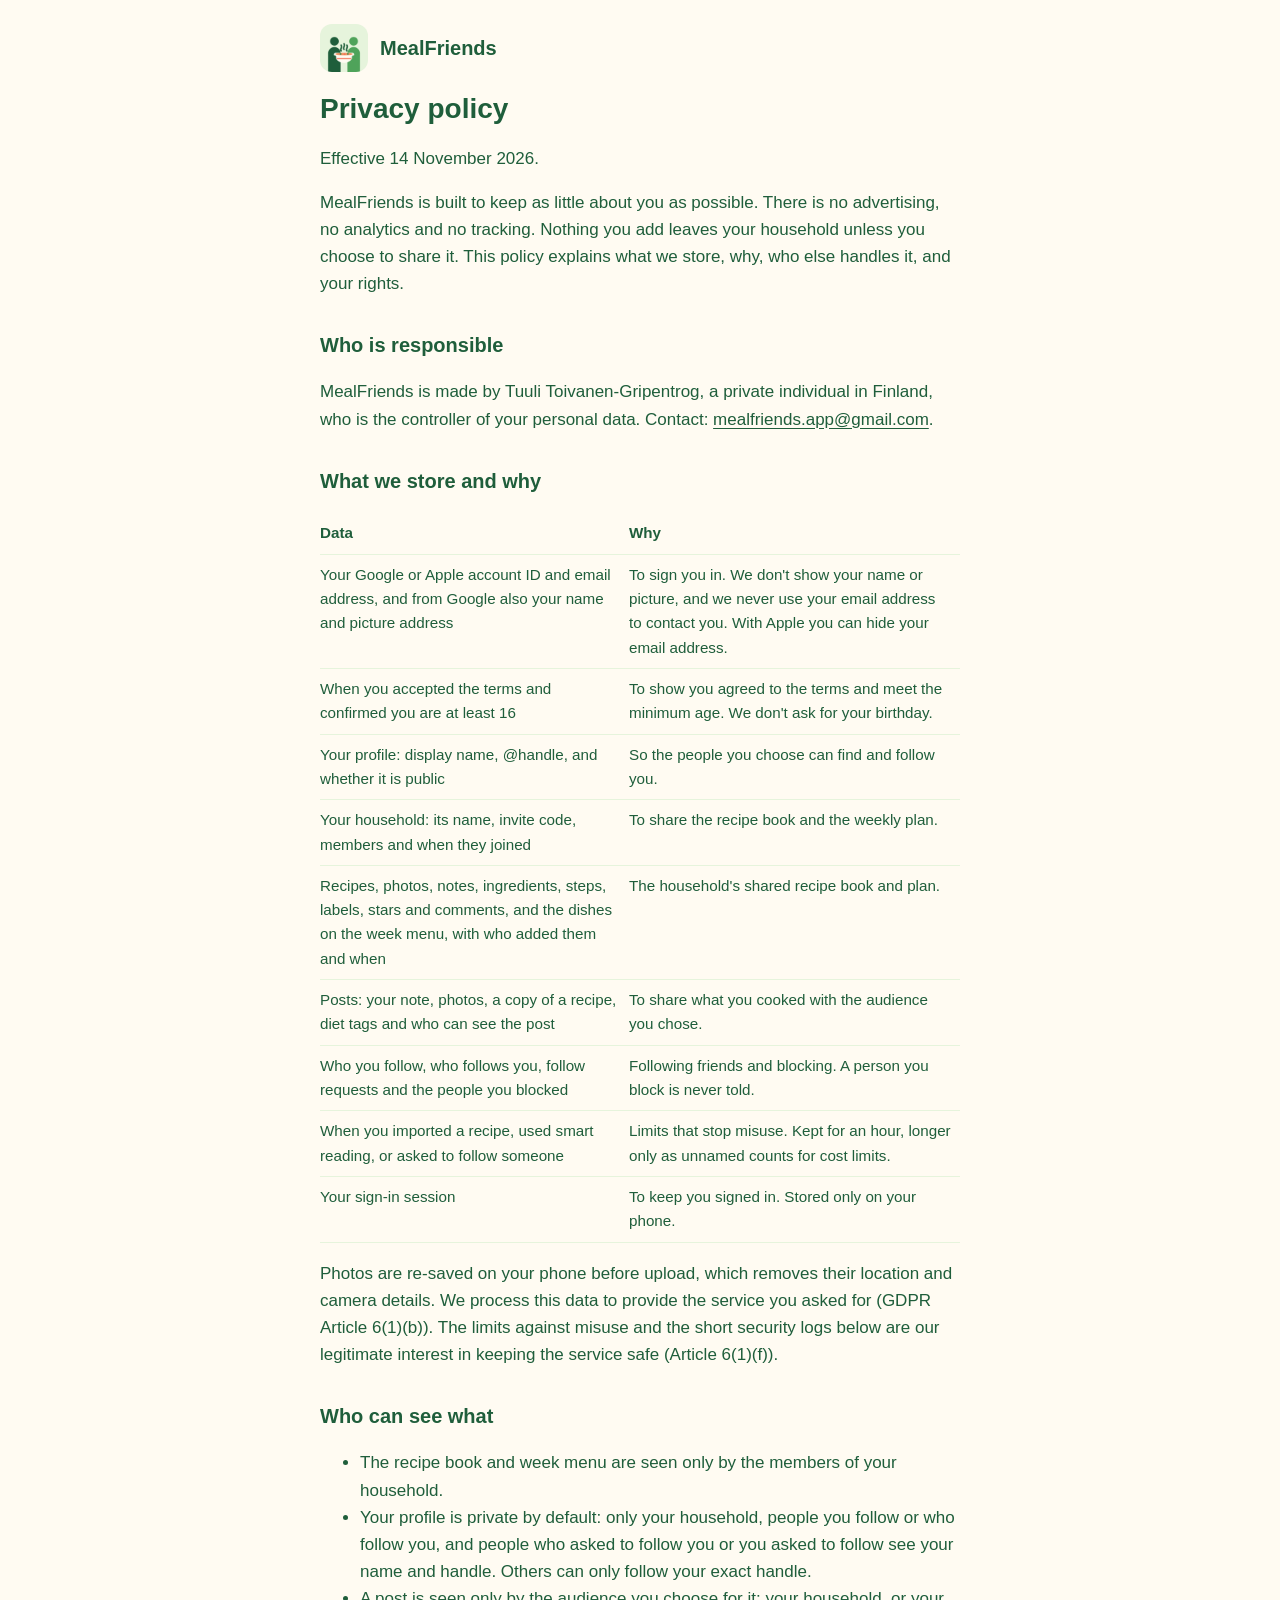
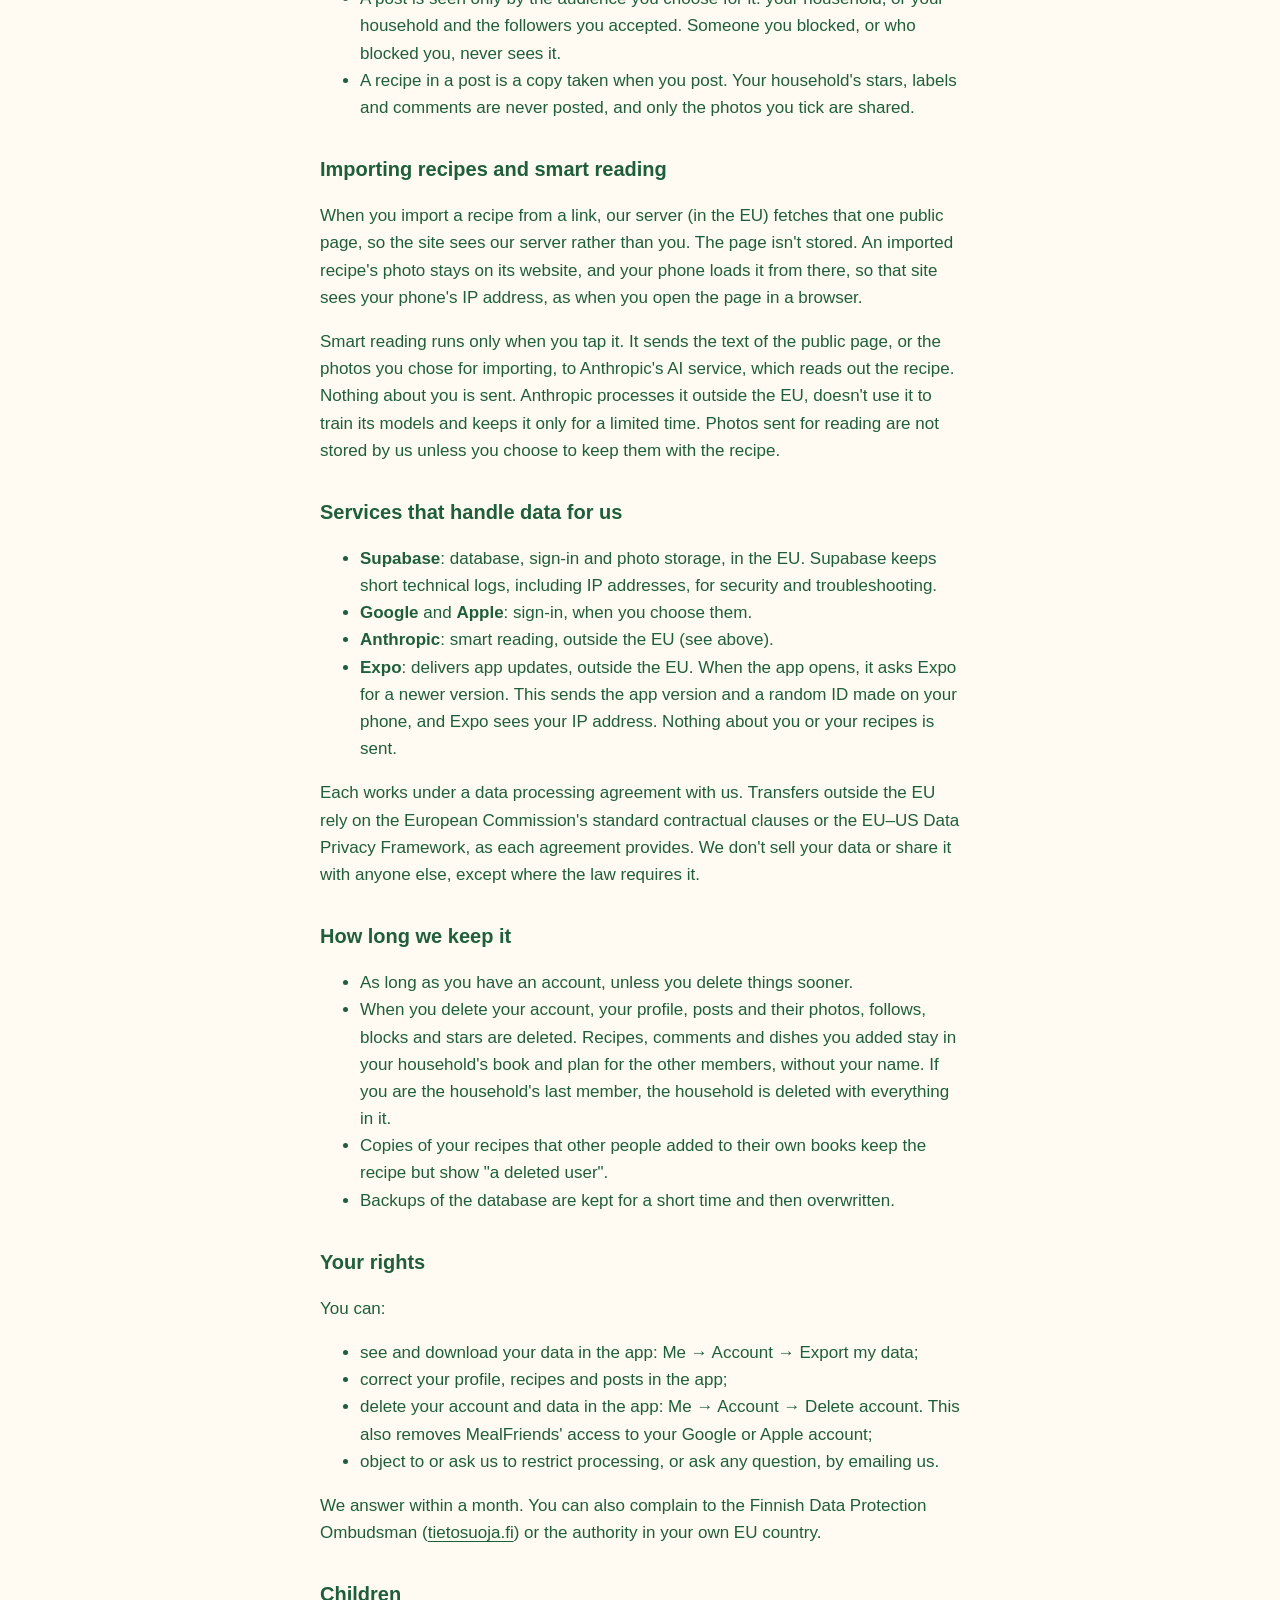
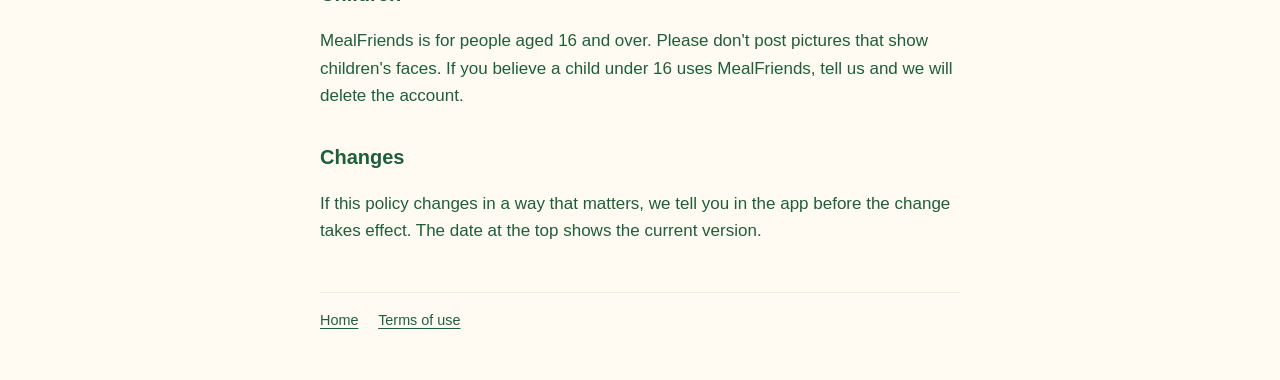
==== privacy.html @ e1e9b305 "docs: add the MealFriends home page, privacy policy and terms of use Co-Authored-By: Claude Opus 5.5" ====
<!doctype html>
<html lang="en">
  <head>
    <meta charset="utf-8" />
    <meta name="viewport" content="width=device-width, initial-scale=1" />
    <title>Privacy policy · MealFriends</title>
    <link rel="icon" href="icon.png" />
    <link rel="stylesheet" href="style.css" />
  </head>
  <body>
    <main>
      <header>
        <img src="icon.png" alt="" />
        <a href="./">MealFriends</a>
      </header>

      <h1>Privacy policy</h1>
      <p>Effective 14 November 2026.</p>
      <p>
        MealFriends is built to keep as little about you as possible. There is no advertising, no analytics and no
        tracking. Nothing you add leaves your household unless you choose to share it. This policy explains what we
        store, why, who else handles it, and your rights.
      </p>

      <h2>Who is responsible</h2>
      <p>
        MealFriends is made by Tuuli Toivanen-Gripentrog, a private individual in Finland, who is the controller of your
        personal data. Contact: <a href="mailto:mealfriends.app@gmail.com">mealfriends.app@gmail.com</a>.
      </p>

      <h2>What we store and why</h2>
      <div class="table-scroll">
        <table>
          <thead>
            <tr>
              <th scope="col">Data</th>
              <th scope="col">Why</th>
            </tr>
          </thead>
          <tbody>
            <tr>
              <td>
                Your Google or Apple account ID and email address, and from Google also your name and picture address
              </td>
              <td>
                To sign you in. We don't show your name or picture, and we never use your email address to contact you.
                With Apple you can hide your email address.
              </td>
            </tr>
            <tr>
              <td>When you accepted the terms and confirmed you are at least 16</td>
              <td>To show you agreed to the terms and meet the minimum age. We don't ask for your birthday.</td>
            </tr>
            <tr>
              <td>Your profile: display name, @handle, and whether it is public</td>
              <td>So the people you choose can find and follow you.</td>
            </tr>
            <tr>
              <td>Your household: its name, invite code, members and when they joined</td>
              <td>To share the recipe book and the weekly plan.</td>
            </tr>
            <tr>
              <td>
                Recipes, photos, notes, ingredients, steps, labels, stars and comments, and the dishes on the week menu,
                with who added them and when
              </td>
              <td>The household's shared recipe book and plan.</td>
            </tr>
            <tr>
              <td>Posts: your note, photos, a copy of a recipe, diet tags and who can see the post</td>
              <td>To share what you cooked with the audience you chose.</td>
            </tr>
            <tr>
              <td>Who you follow, who follows you, follow requests and the people you blocked</td>
              <td>Following friends and blocking. A person you block is never told.</td>
            </tr>
            <tr>
              <td>When you imported a recipe, used smart reading, or asked to follow someone</td>
              <td>Limits that stop misuse. Kept for an hour, longer only as unnamed counts for cost limits.</td>
            </tr>
            <tr>
              <td>Your sign-in session</td>
              <td>To keep you signed in. Stored only on your phone.</td>
            </tr>
          </tbody>
        </table>
      </div>
      <p>
        Photos are re-saved on your phone before upload, which removes their location and camera details. We process
        this data to provide the service you asked for (GDPR Article 6(1)(b)). The limits against misuse and the short
        security logs below are our legitimate interest in keeping the service safe (Article 6(1)(f)).
      </p>

      <h2>Who can see what</h2>
      <ul>
        <li>The recipe book and week menu are seen only by the members of your household.</li>
        <li>
          Your profile is private by default: only your household, people you follow or who follow you, and people who
          asked to follow you or you asked to follow see your name and handle. Others can only follow your exact handle.
        </li>
        <li>
          A post is seen only by the audience you choose for it: your household, or your household and the followers you
          accepted. Someone you blocked, or who blocked you, never sees it.
        </li>
        <li>
          A recipe in a post is a copy taken when you post. Your household's stars, labels and comments are never
          posted, and only the photos you tick are shared.
        </li>
      </ul>

      <h2>Importing recipes and smart reading</h2>
      <p>
        When you import a recipe from a link, our server (in the EU) fetches that one public page, so the site sees our
        server rather than you. The page isn't stored. An imported recipe's photo stays on its website, and your phone
        loads it from there, so that site sees your phone's IP address, as when you open the page in a browser.
      </p>
      <p>
        Smart reading runs only when you tap it. It sends the text of the public page, or the photos you chose for
        importing, to Anthropic's AI service, which reads out the recipe. Nothing about you is sent. Anthropic processes
        it outside the EU, doesn't use it to train its models and keeps it only for a limited time. Photos sent for
        reading are not stored by us unless you choose to keep them with the recipe.
      </p>

      <h2>Services that handle data for us</h2>
      <ul>
        <li>
          <strong>Supabase</strong>: database, sign-in and photo storage, in the EU. Supabase keeps short technical
          logs, including IP addresses, for security and troubleshooting.
        </li>
        <li><strong>Google</strong> and <strong>Apple</strong>: sign-in, when you choose them.</li>
        <li><strong>Anthropic</strong>: smart reading, outside the EU (see above).</li>
        <li>
          <strong>Expo</strong>: delivers app updates, outside the EU. When the app opens, it asks Expo for a newer
          version. This sends the app version and a random ID made on your phone, and Expo sees your IP address. Nothing
          about you or your recipes is sent.
        </li>
      </ul>
      <p>
        Each works under a data processing agreement with us. Transfers outside the EU rely on the European Commission's
        standard contractual clauses or the EU–US Data Privacy Framework, as each agreement provides. We don't sell your
        data or share it with anyone else, except where the law requires it.
      </p>

      <h2>How long we keep it</h2>
      <ul>
        <li>As long as you have an account, unless you delete things sooner.</li>
        <li>
          When you delete your account, your profile, posts and their photos, follows, blocks and stars are deleted.
          Recipes, comments and dishes you added stay in your household's book and plan for the other members, without
          your name. If you are the household's last member, the household is deleted with everything in it.
        </li>
        <li>
          Copies of your recipes that other people added to their own books keep the recipe but show "a deleted user".
        </li>
        <li>Backups of the database are kept for a short time and then overwritten.</li>
      </ul>

      <h2>Your rights</h2>
      <p>You can:</p>
      <ul>
        <li>see and download your data in the app: Me → Account → Export my data;</li>
        <li>correct your profile, recipes and posts in the app;</li>
        <li>
          delete your account and data in the app: Me → Account → Delete account. This also removes MealFriends' access
          to your Google or Apple account;
        </li>
        <li>object to or ask us to restrict processing, or ask any question, by emailing us.</li>
      </ul>
      <p>
        We answer within a month. You can also complain to the Finnish Data Protection Ombudsman (<a
          href="https://tietosuoja.fi/en"
          >tietosuoja.fi</a
        >) or the authority in your own EU country.
      </p>

      <h2>Children</h2>
      <p>
        MealFriends is for people aged 16 and over. Please don't post pictures that show children's faces. If you
        believe a child under 16 uses MealFriends, tell us and we will delete the account.
      </p>

      <h2>Changes</h2>
      <p>
        If this policy changes in a way that matters, we tell you in the app before the change takes effect. The date at
        the top shows the current version.
      </p>

      <footer>
        <a href="./">Home</a>
        <a href="terms.html">Terms of use</a>
      </footer>
    </main>
  </body>
</html>
---- style.css ----
:root {
  --leaf-mist: #e6f4dc;
  --leaf: #5baf5e;
  --basil: #1f5e3b;
  --cream: #fffbf2;
  --ink: #1f5e3b;
  --page: #fffbf2;
  --rule: #e6f4dc;
  color-scheme: light dark;
}

@media (prefers-color-scheme: dark) {
  :root {
    --ink: #e6f4dc;
    --page: #10231a;
    --rule: #1f5e3b;
  }
}

* {
  box-sizing: border-box;
}

body {
  margin: 0;
  background: var(--page);
  color: var(--ink);
  font:
    17px/1.6 -apple-system,
    BlinkMacSystemFont,
    'Segoe UI',
    Roboto,
    sans-serif;
}

main {
  max-width: 42rem;
  margin: 0 auto;
  padding: 1.5rem 1rem 3rem;
}

header {
  display: flex;
  align-items: center;
  gap: 0.75rem;
  margin-bottom: 1rem;
}

header img {
  width: 48px;
  height: 48px;
  border-radius: 12px;
}

header a {
  color: inherit;
  font-weight: 700;
  font-size: 1.25rem;
  text-decoration: none;
}

h1 {
  font-size: 1.75rem;
  line-height: 1.25;
}

h2 {
  font-size: 1.25rem;
  margin-top: 2rem;
}

a {
  color: inherit;
  text-underline-offset: 3px;
}

table {
  width: 100%;
  border-collapse: collapse;
  font-size: 0.95rem;
}

th,
td {
  text-align: left;
  vertical-align: top;
  padding: 0.5rem 0.5rem 0.5rem 0;
  border-bottom: 1px solid var(--rule);
}

.table-scroll {
  overflow-x: auto;
}

footer {
  margin-top: 3rem;
  padding-top: 1rem;
  border-top: 1px solid var(--rule);
  font-size: 0.9rem;
}

footer a {
  margin-right: 1rem;
}
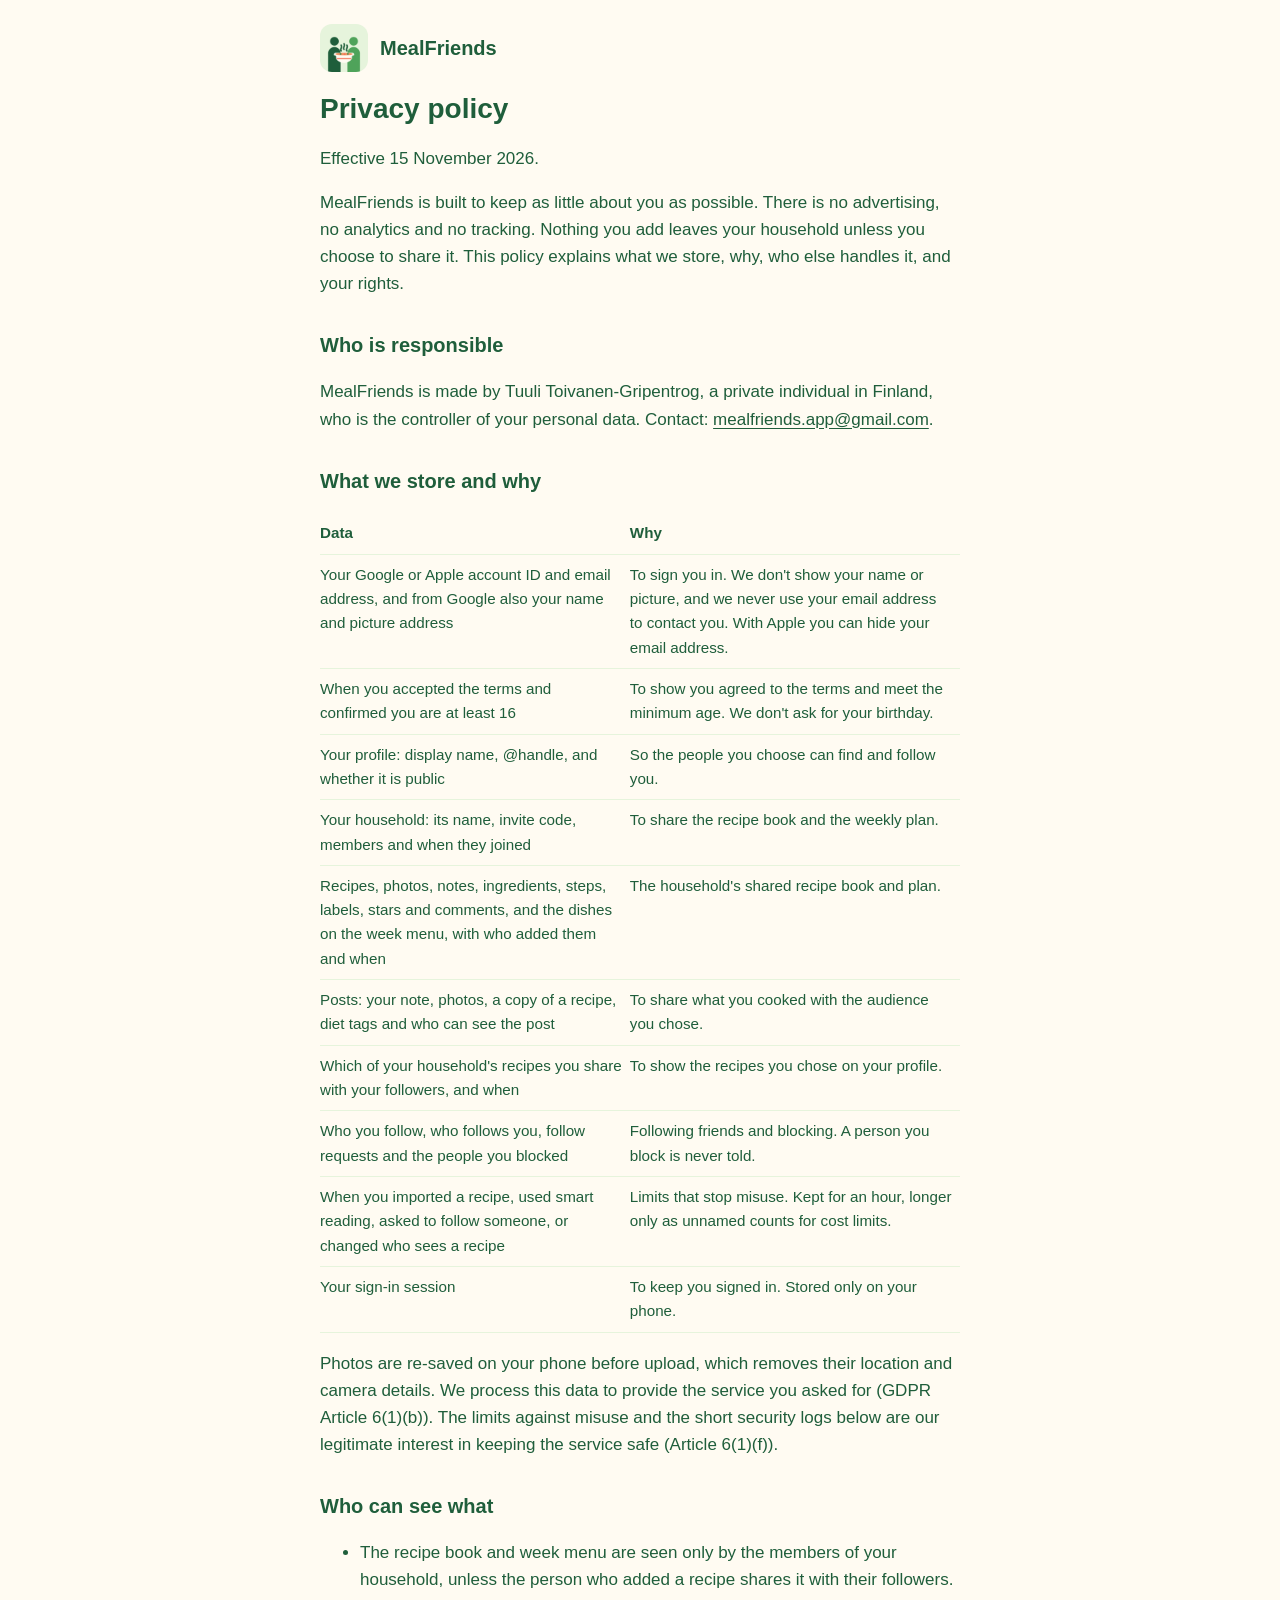
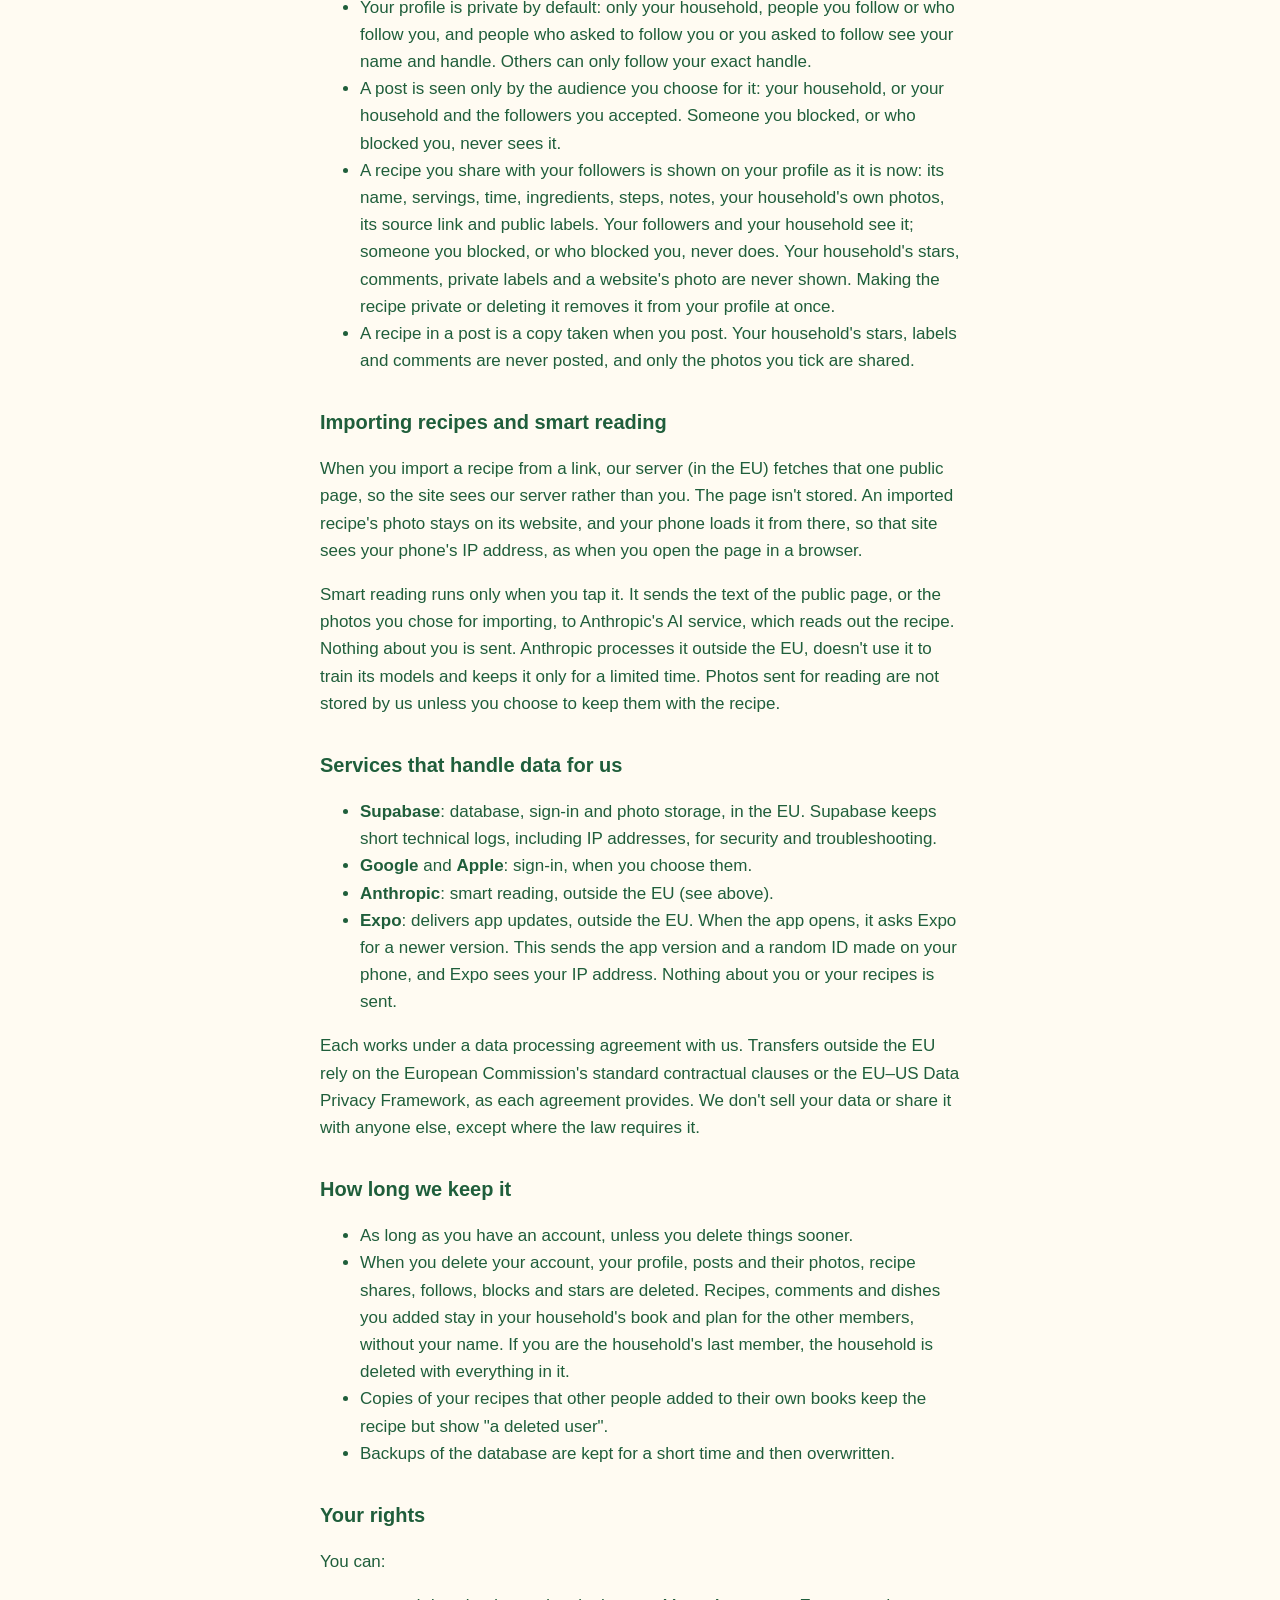
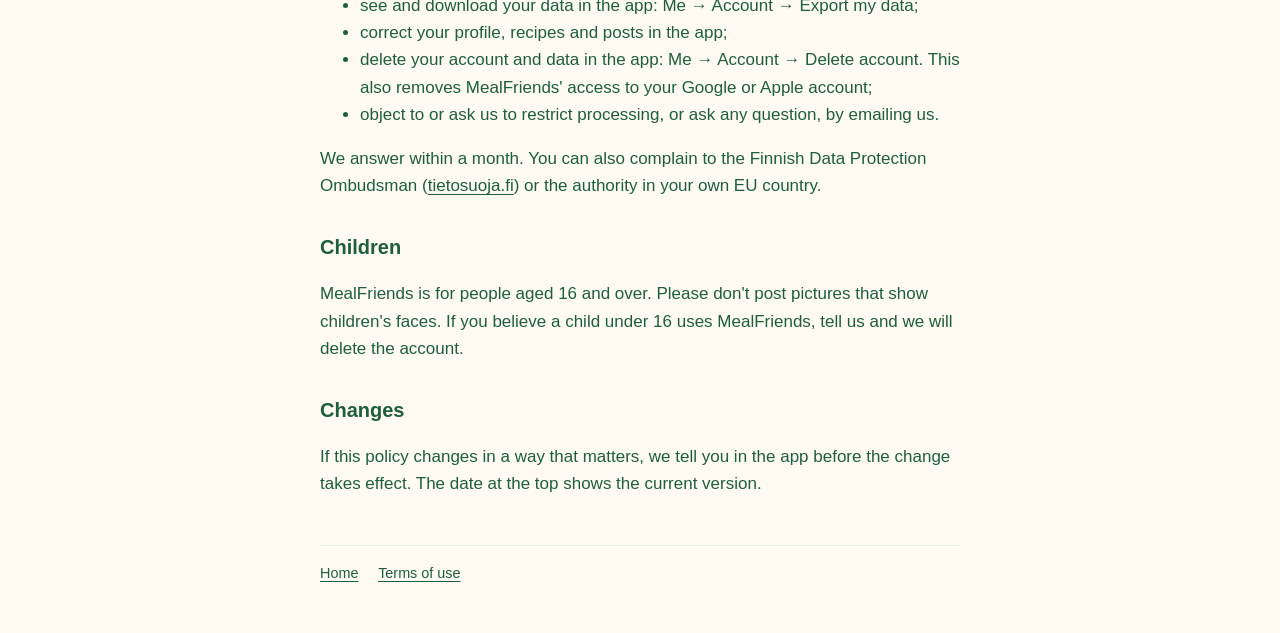
==== commit b1dcf7d3: "docs: say what followers see of a shared recipe Co-Authored-By: Claude Opus 5.5 <noreply@anthropic.c" ====
--- a/privacy.html
+++ b/privacy.html
@@ -15,7 +15,7 @@
       </header>
 
       <h1>Privacy policy</h1>
-      <p>Effective 14 November 2026.</p>
+      <p>Effective 15 November 2026.</p>
       <p>
         MealFriends is built to keep as little about you as possible. There is no advertising, no analytics and no
         tracking. Nothing you add leaves your household unless you choose to share it. This policy explains what we
@@ -71,11 +71,17 @@
               <td>To share what you cooked with the audience you chose.</td>
             </tr>
             <tr>
+              <td>Which of your household's recipes you share with your followers, and when</td>
+              <td>To show the recipes you chose on your profile.</td>
+            </tr>
+            <tr>
               <td>Who you follow, who follows you, follow requests and the people you blocked</td>
               <td>Following friends and blocking. A person you block is never told.</td>
             </tr>
             <tr>
-              <td>When you imported a recipe, used smart reading, or asked to follow someone</td>
+              <td>
+                When you imported a recipe, used smart reading, asked to follow someone, or changed who sees a recipe
+              </td>
               <td>Limits that stop misuse. Kept for an hour, longer only as unnamed counts for cost limits.</td>
             </tr>
             <tr>
@@ -93,7 +99,10 @@
 
       <h2>Who can see what</h2>
       <ul>
-        <li>The recipe book and week menu are seen only by the members of your household.</li>
+        <li>
+          The recipe book and week menu are seen only by the members of your household, unless the person who added a
+          recipe shares it with their followers.
+        </li>
         <li>
           Your profile is private by default: only your household, people you follow or who follow you, and people who
           asked to follow you or you asked to follow see your name and handle. Others can only follow your exact handle.
@@ -101,6 +110,13 @@
         <li>
           A post is seen only by the audience you choose for it: your household, or your household and the followers you
           accepted. Someone you blocked, or who blocked you, never sees it.
+        </li>
+        <li>
+          A recipe you share with your followers is shown on your profile as it is now: its name, servings, time,
+          ingredients, steps, notes, your household's own photos, its source link and public labels. Your followers
+          and your household see it; someone you blocked, or who blocked you, never does. Your household's stars,
+          comments, private labels and a website's photo are never shown. Making the recipe private or deleting it
+          removes it from your profile at once.
         </li>
         <li>
           A recipe in a post is a copy taken when you post. Your household's stars, labels and comments are never
@@ -145,7 +161,8 @@
       <ul>
         <li>As long as you have an account, unless you delete things sooner.</li>
         <li>
-          When you delete your account, your profile, posts and their photos, follows, blocks and stars are deleted.
+          When you delete your account, your profile, posts and their photos, recipe shares, follows, blocks and stars
+          are deleted.
           Recipes, comments and dishes you added stay in your household's book and plan for the other members, without
           your name. If you are the household's last member, the household is deleted with everything in it.
         </li>
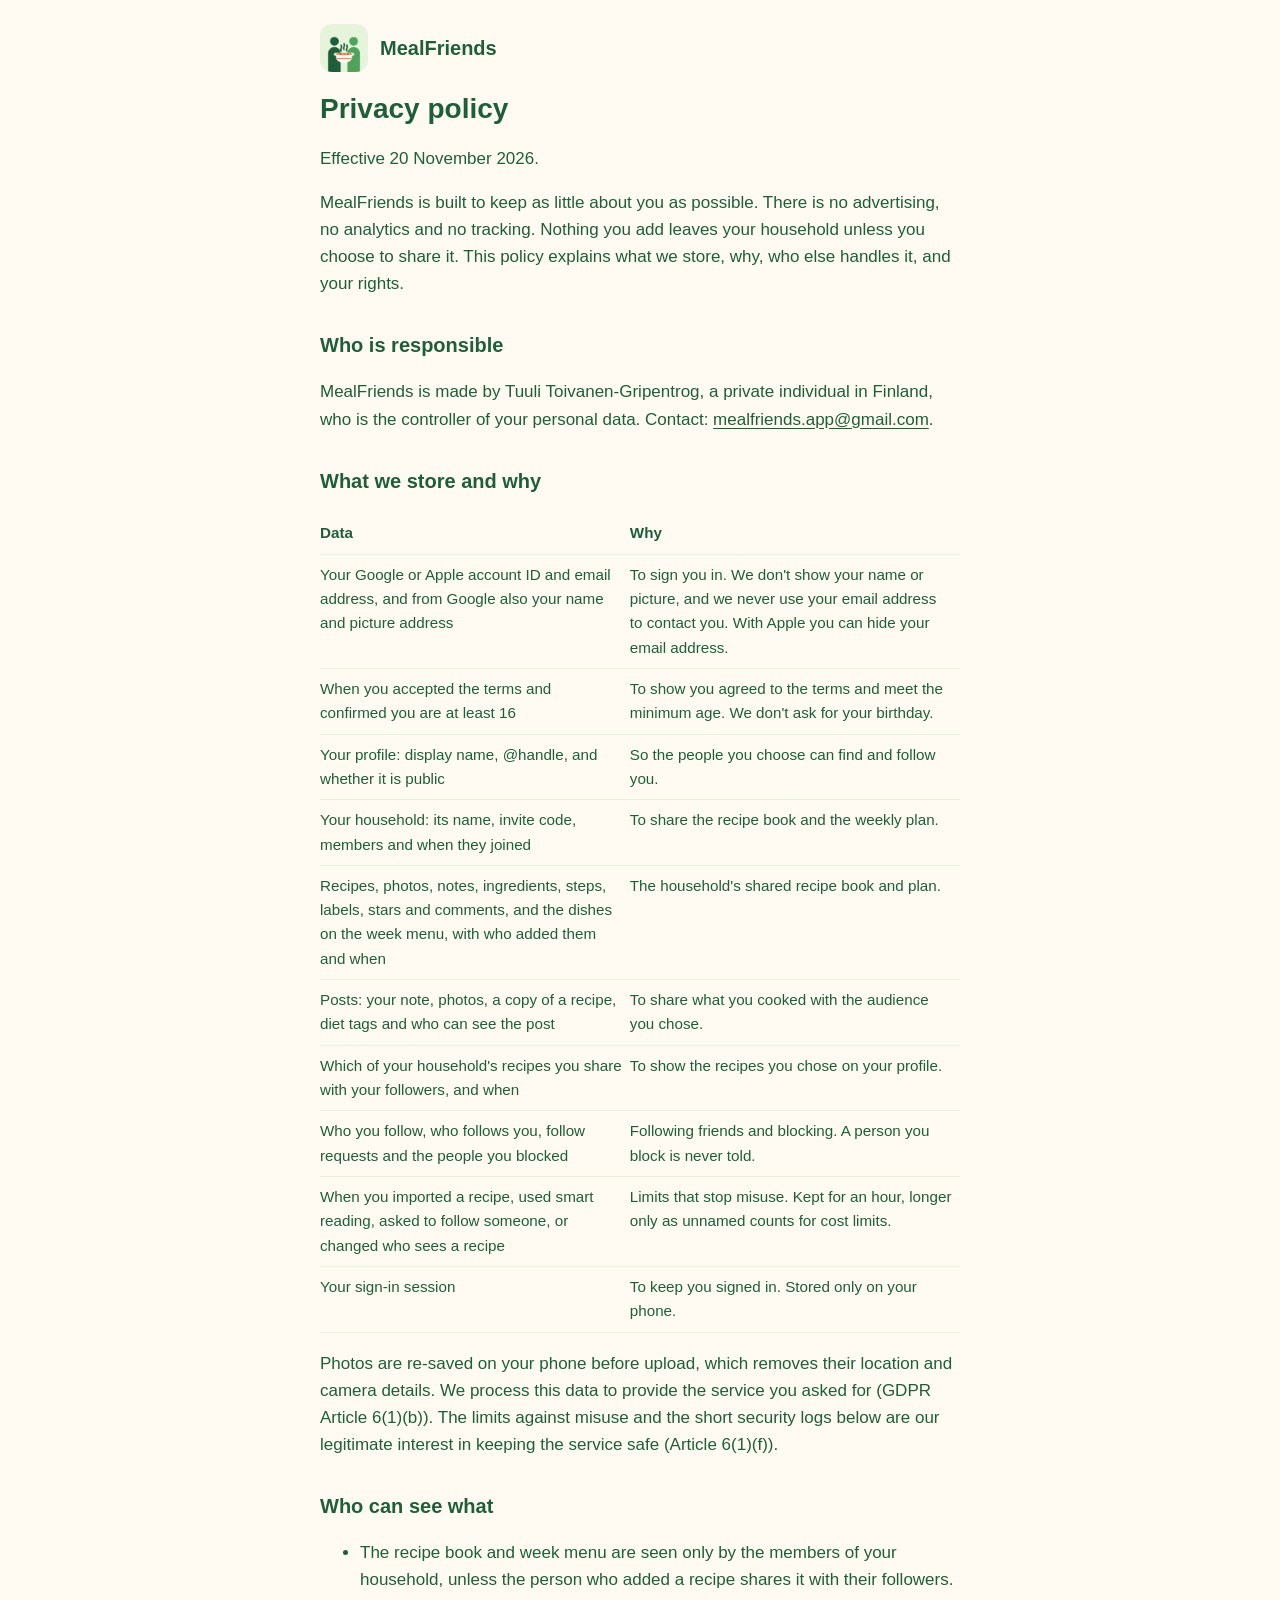
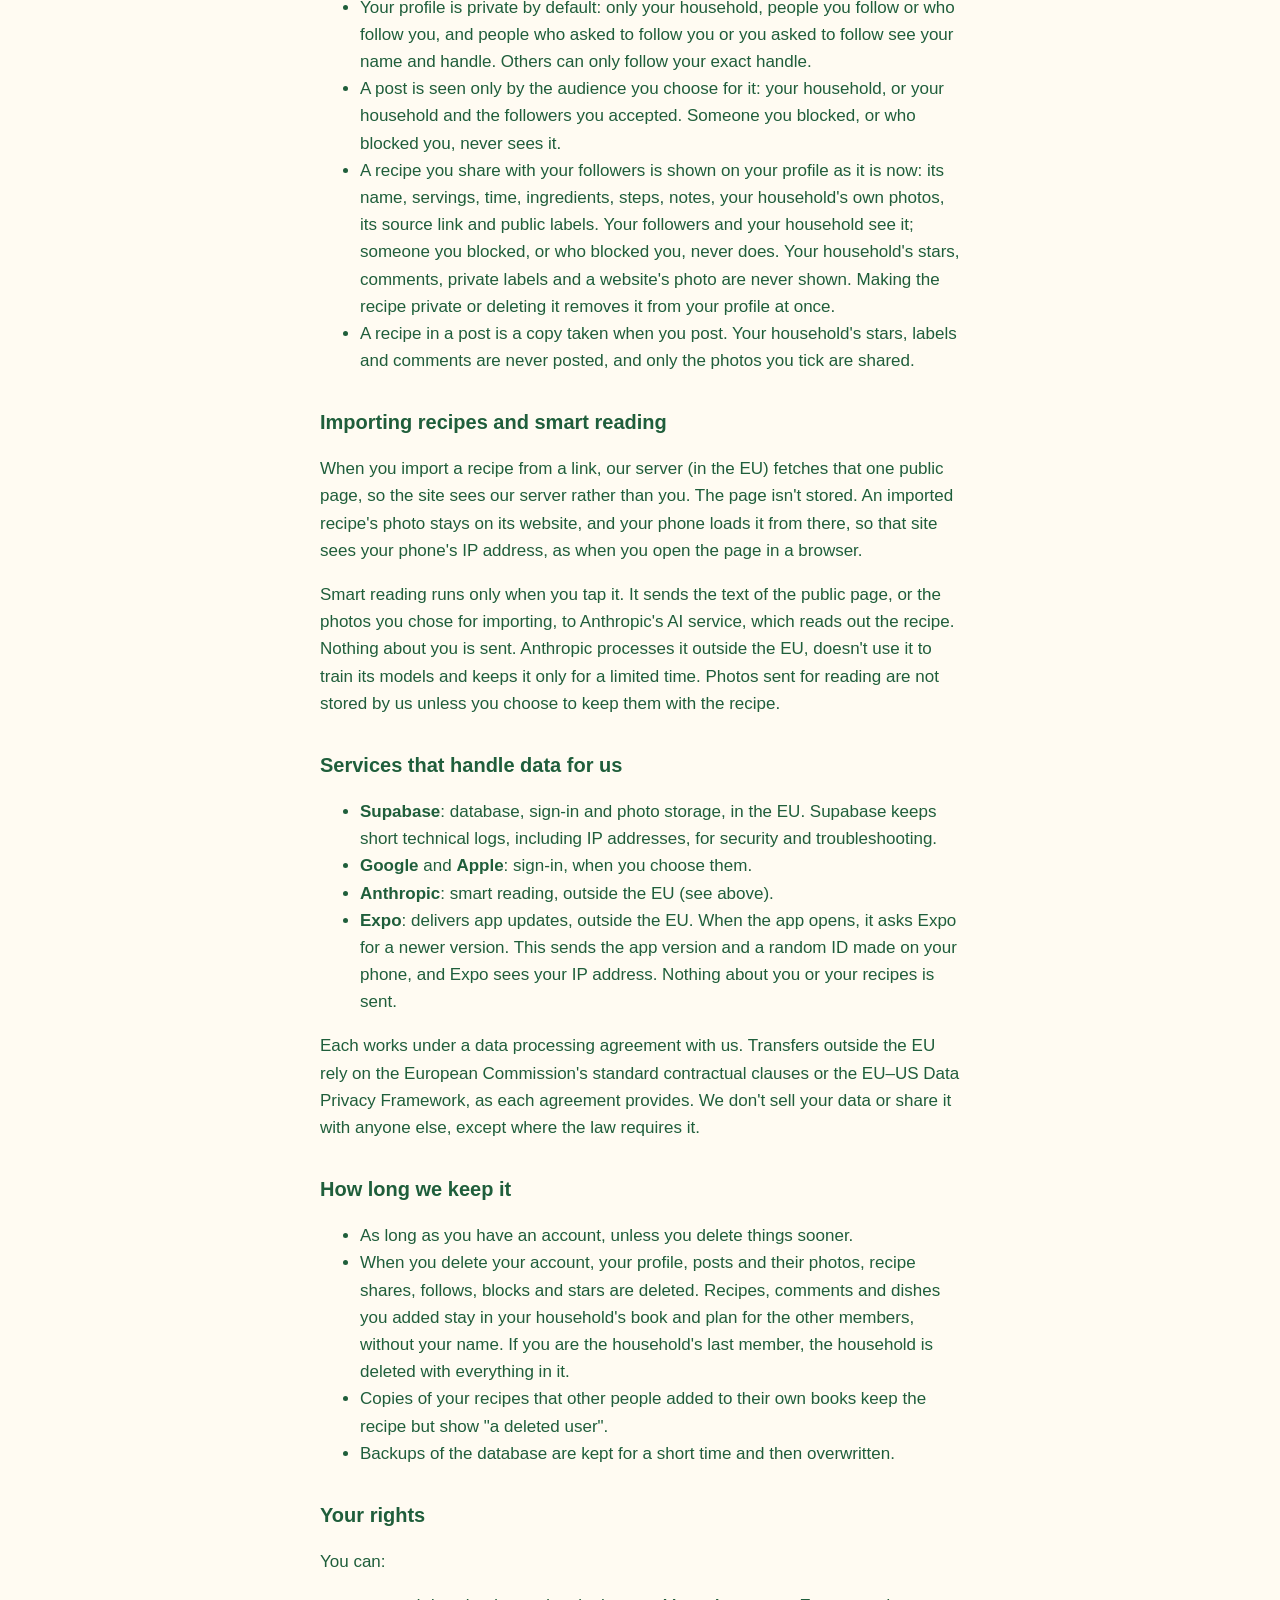
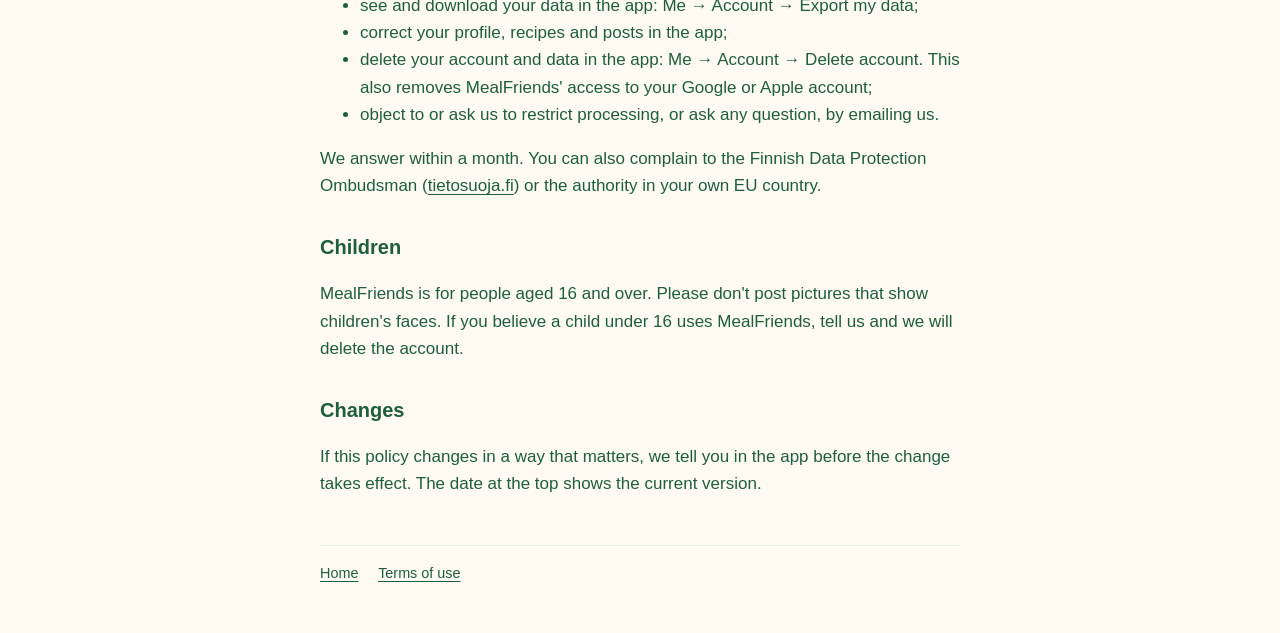
==== commit 544643d0: "docs: date the policy for the day it goes live Co-Authored-By: Claude Opus 5.5 <noreply@anthropic.co" ====
--- a/privacy.html
+++ b/privacy.html
@@ -15,7 +15,7 @@
       </header>
 
       <h1>Privacy policy</h1>
-      <p>Effective 15 November 2026.</p>
+      <p>Effective 20 November 2026.</p>
       <p>
         MealFriends is built to keep as little about you as possible. There is no advertising, no analytics and no
         tracking. Nothing you add leaves your household unless you choose to share it. This policy explains what we
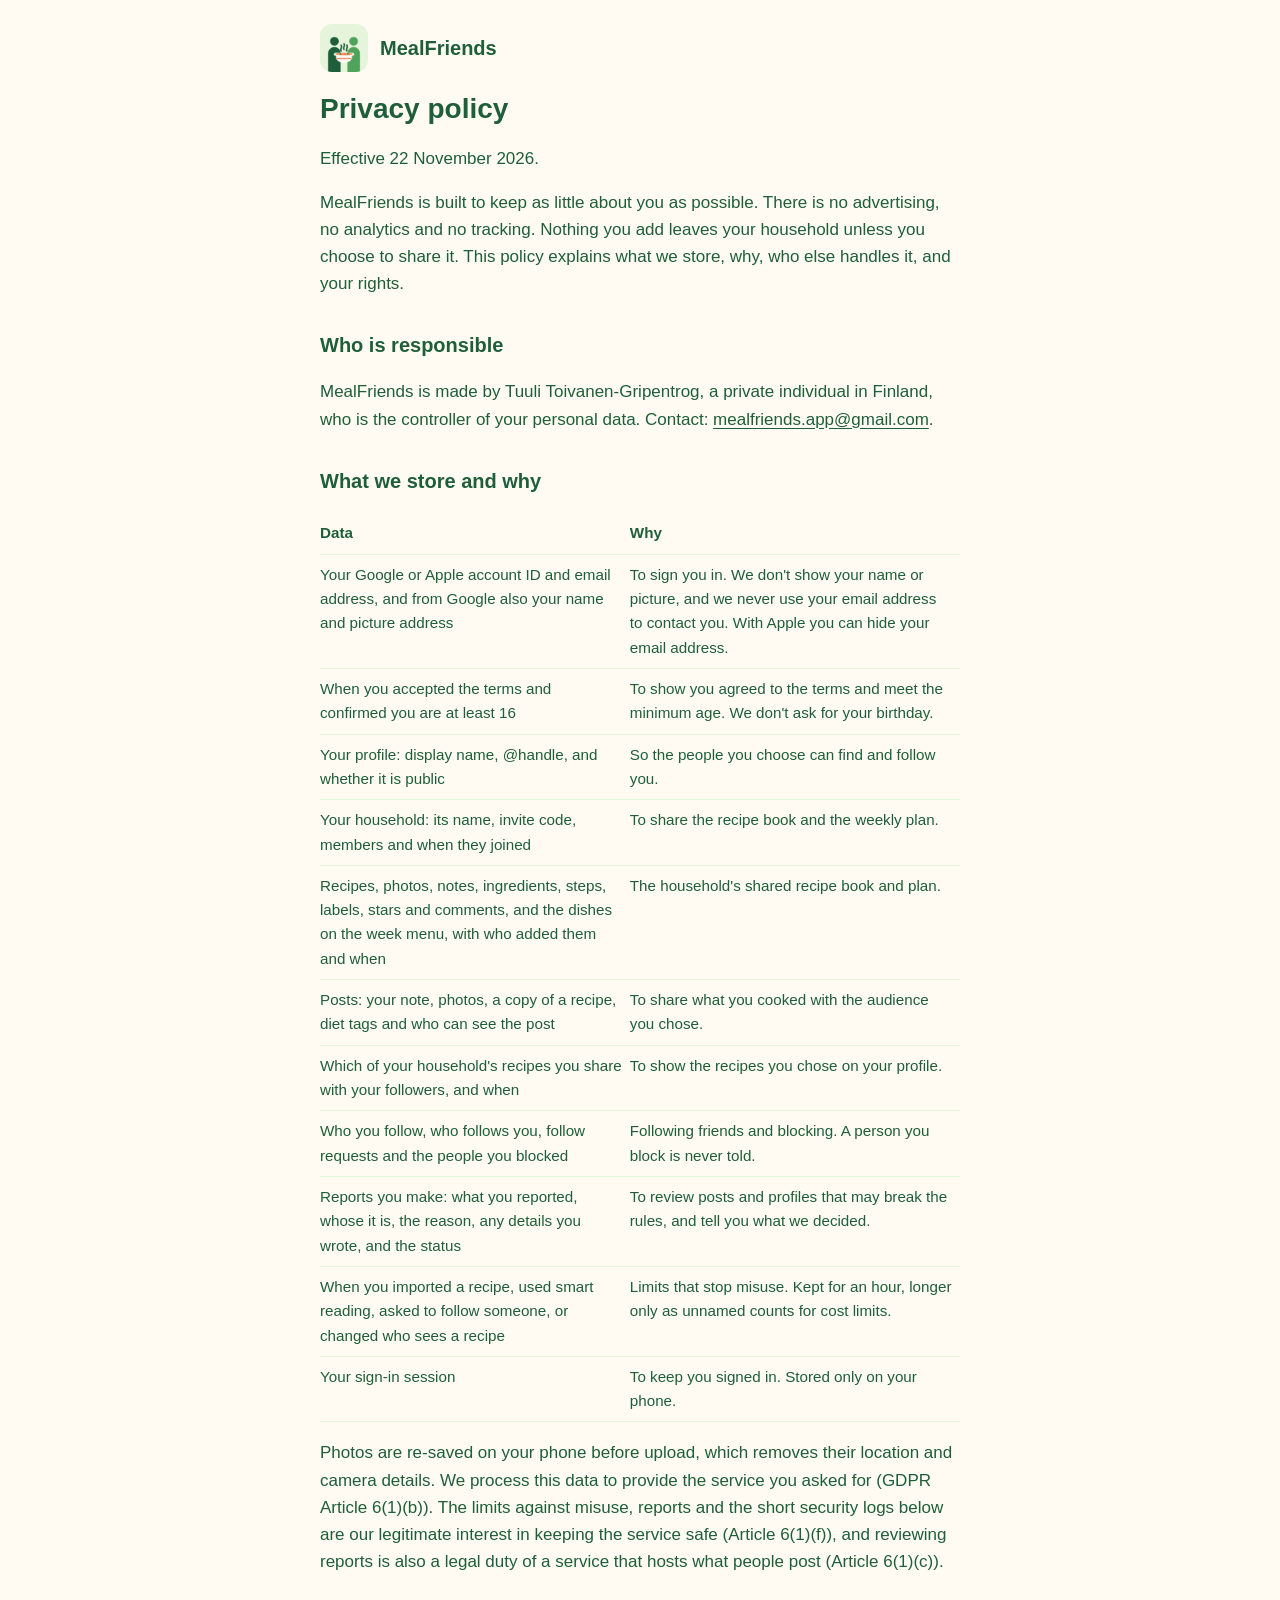
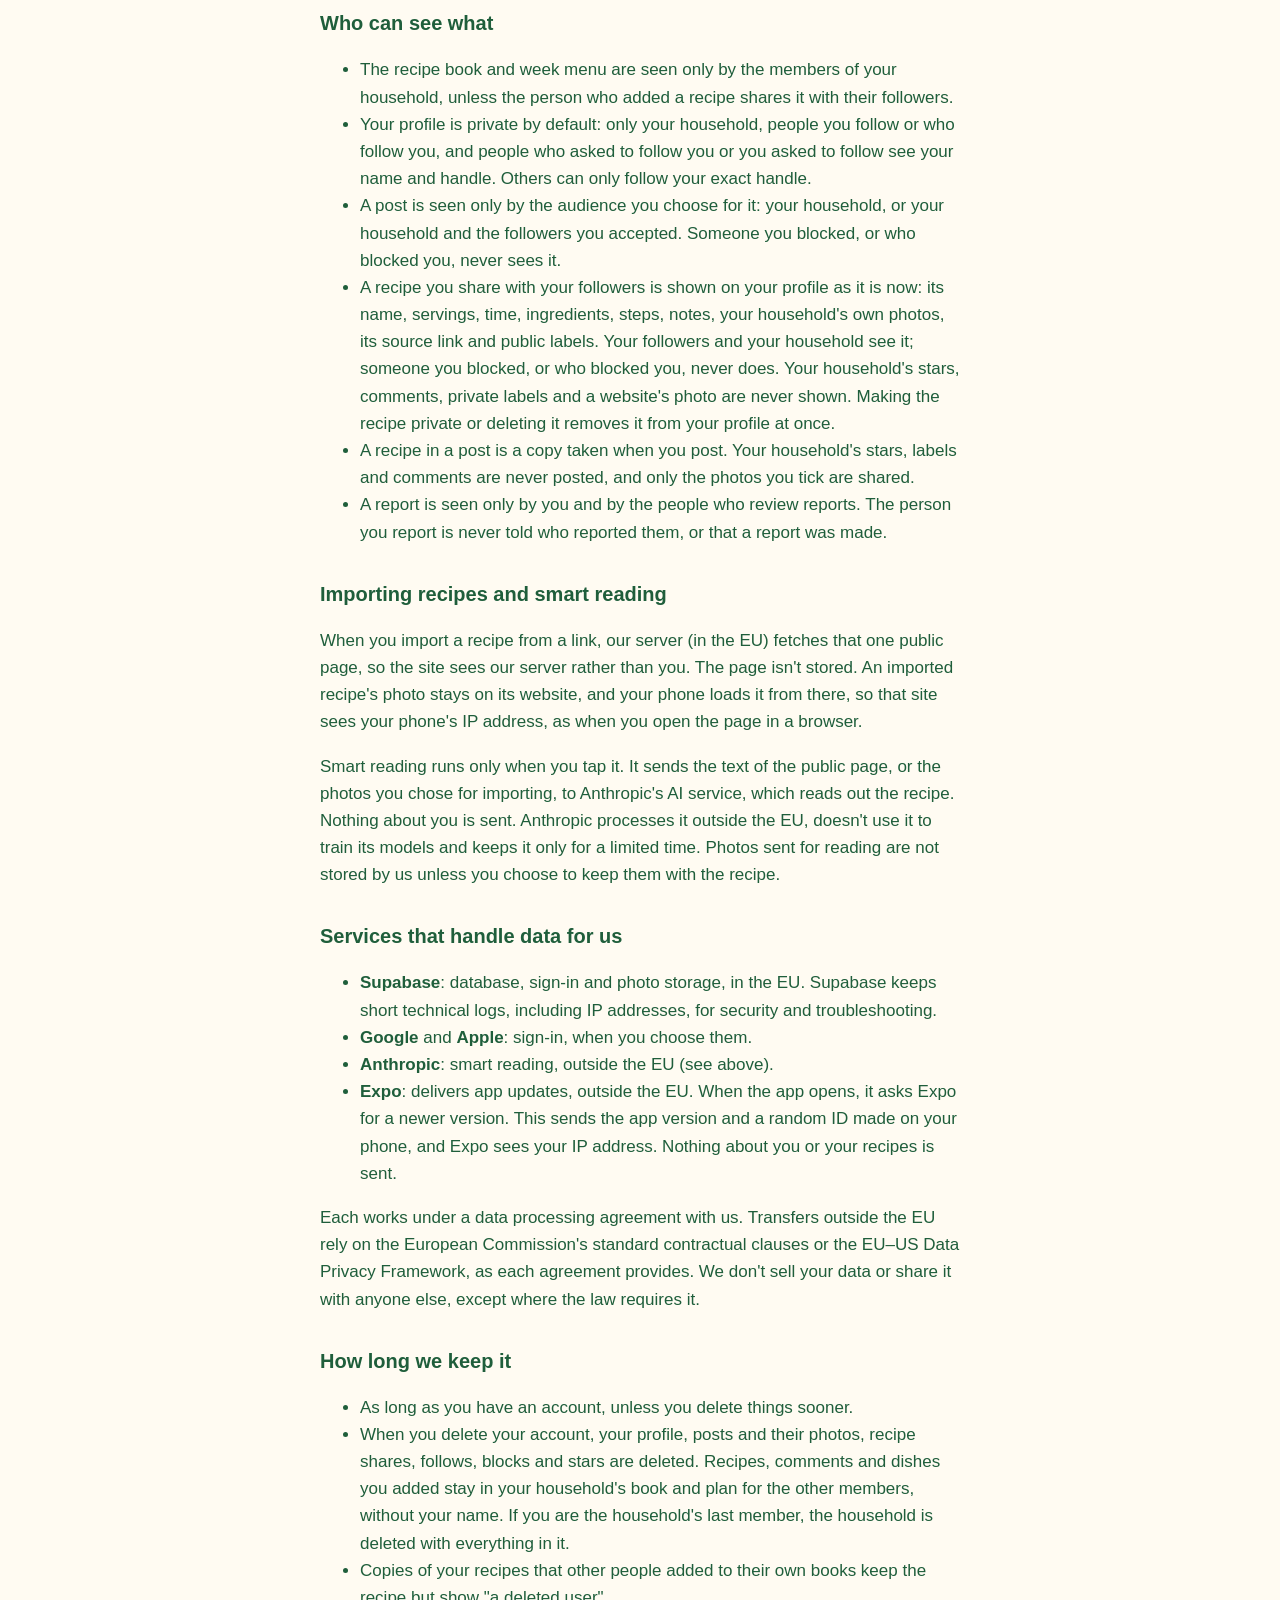
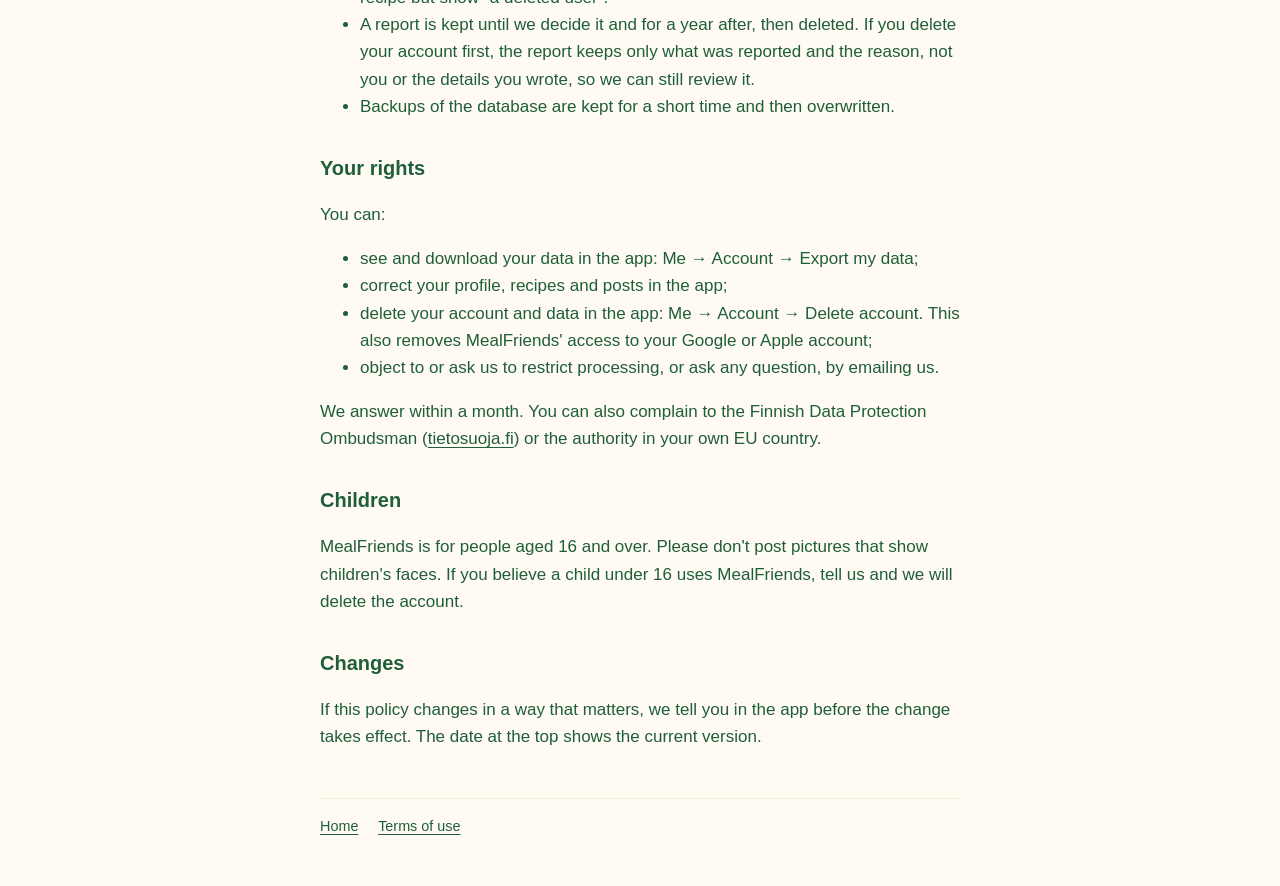
==== commit d8ab2890: "docs: add reports to the privacy policy Co-Authored-By: Claude Opus 5.5 <noreply@anthropic.com> Clau" ====
--- a/privacy.html
+++ b/privacy.html
@@ -15,7 +15,7 @@
       </header>
 
       <h1>Privacy policy</h1>
-      <p>Effective 20 November 2026.</p>
+      <p>Effective 22 November 2026.</p>
       <p>
         MealFriends is built to keep as little about you as possible. There is no advertising, no analytics and no
         tracking. Nothing you add leaves your household unless you choose to share it. This policy explains what we
@@ -79,6 +79,10 @@
               <td>Following friends and blocking. A person you block is never told.</td>
             </tr>
             <tr>
+              <td>Reports you make: what you reported, whose it is, the reason, any details you wrote, and the status</td>
+              <td>To review posts and profiles that may break the rules, and tell you what we decided.</td>
+            </tr>
+            <tr>
               <td>
                 When you imported a recipe, used smart reading, asked to follow someone, or changed who sees a recipe
               </td>
@@ -93,8 +97,9 @@
       </div>
       <p>
         Photos are re-saved on your phone before upload, which removes their location and camera details. We process
-        this data to provide the service you asked for (GDPR Article 6(1)(b)). The limits against misuse and the short
-        security logs below are our legitimate interest in keeping the service safe (Article 6(1)(f)).
+        this data to provide the service you asked for (GDPR Article 6(1)(b)). The limits against misuse, reports and the
+        short security logs below are our legitimate interest in keeping the service safe (Article 6(1)(f)), and
+        reviewing reports is also a legal duty of a service that hosts what people post (Article 6(1)(c)).
       </p>
 
       <h2>Who can see what</h2>
@@ -122,6 +127,10 @@
           A recipe in a post is a copy taken when you post. Your household's stars, labels and comments are never
           posted, and only the photos you tick are shared.
         </li>
+        <li>
+          A report is seen only by you and by the people who review reports. The person you report is never told who
+          reported them, or that a report was made.
+        </li>
       </ul>
 
       <h2>Importing recipes and smart reading</h2>
@@ -168,6 +177,11 @@
         </li>
         <li>
           Copies of your recipes that other people added to their own books keep the recipe but show "a deleted user".
+        </li>
+        <li>
+          A report is kept until we decide it and for a year after, then deleted. If you delete your account first, the
+          report keeps only what was reported and the reason, not you or the details you wrote, so we can still review
+          it.
         </li>
         <li>Backups of the database are kept for a short time and then overwritten.</li>
       </ul>
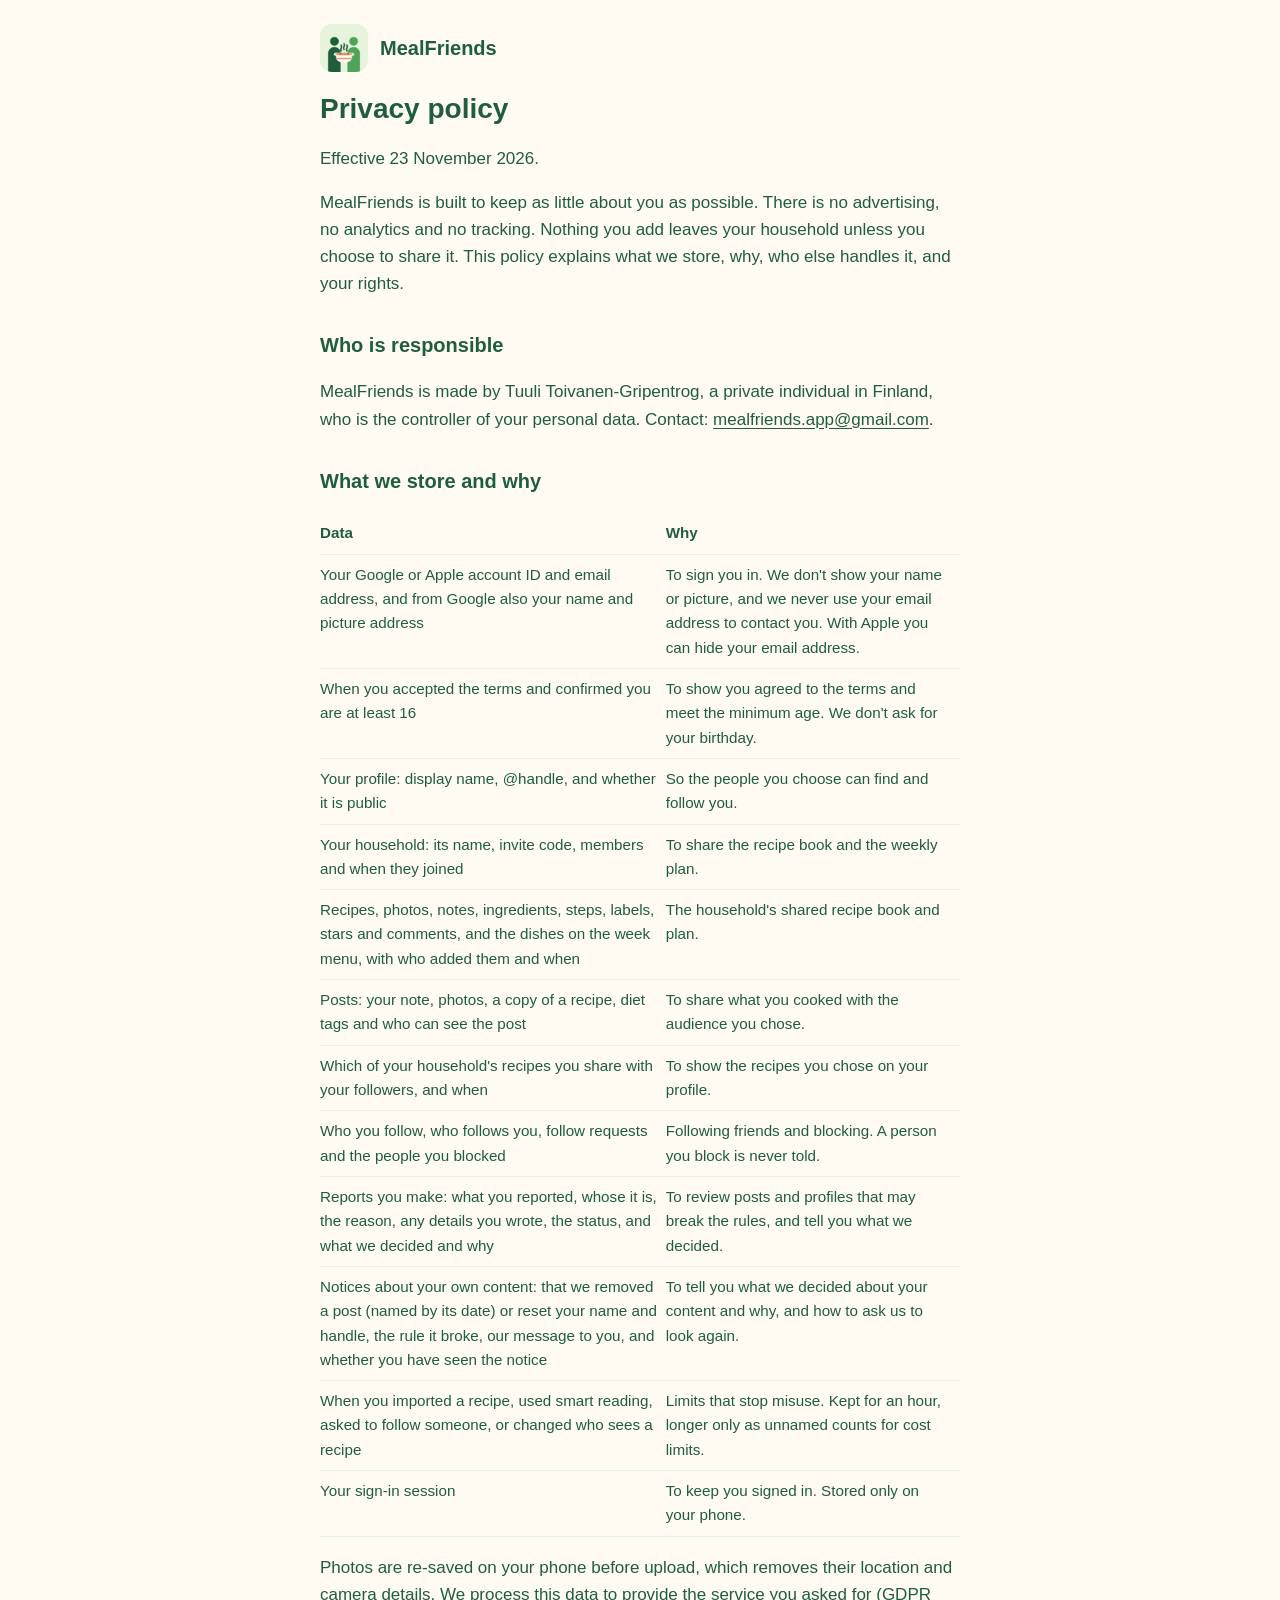
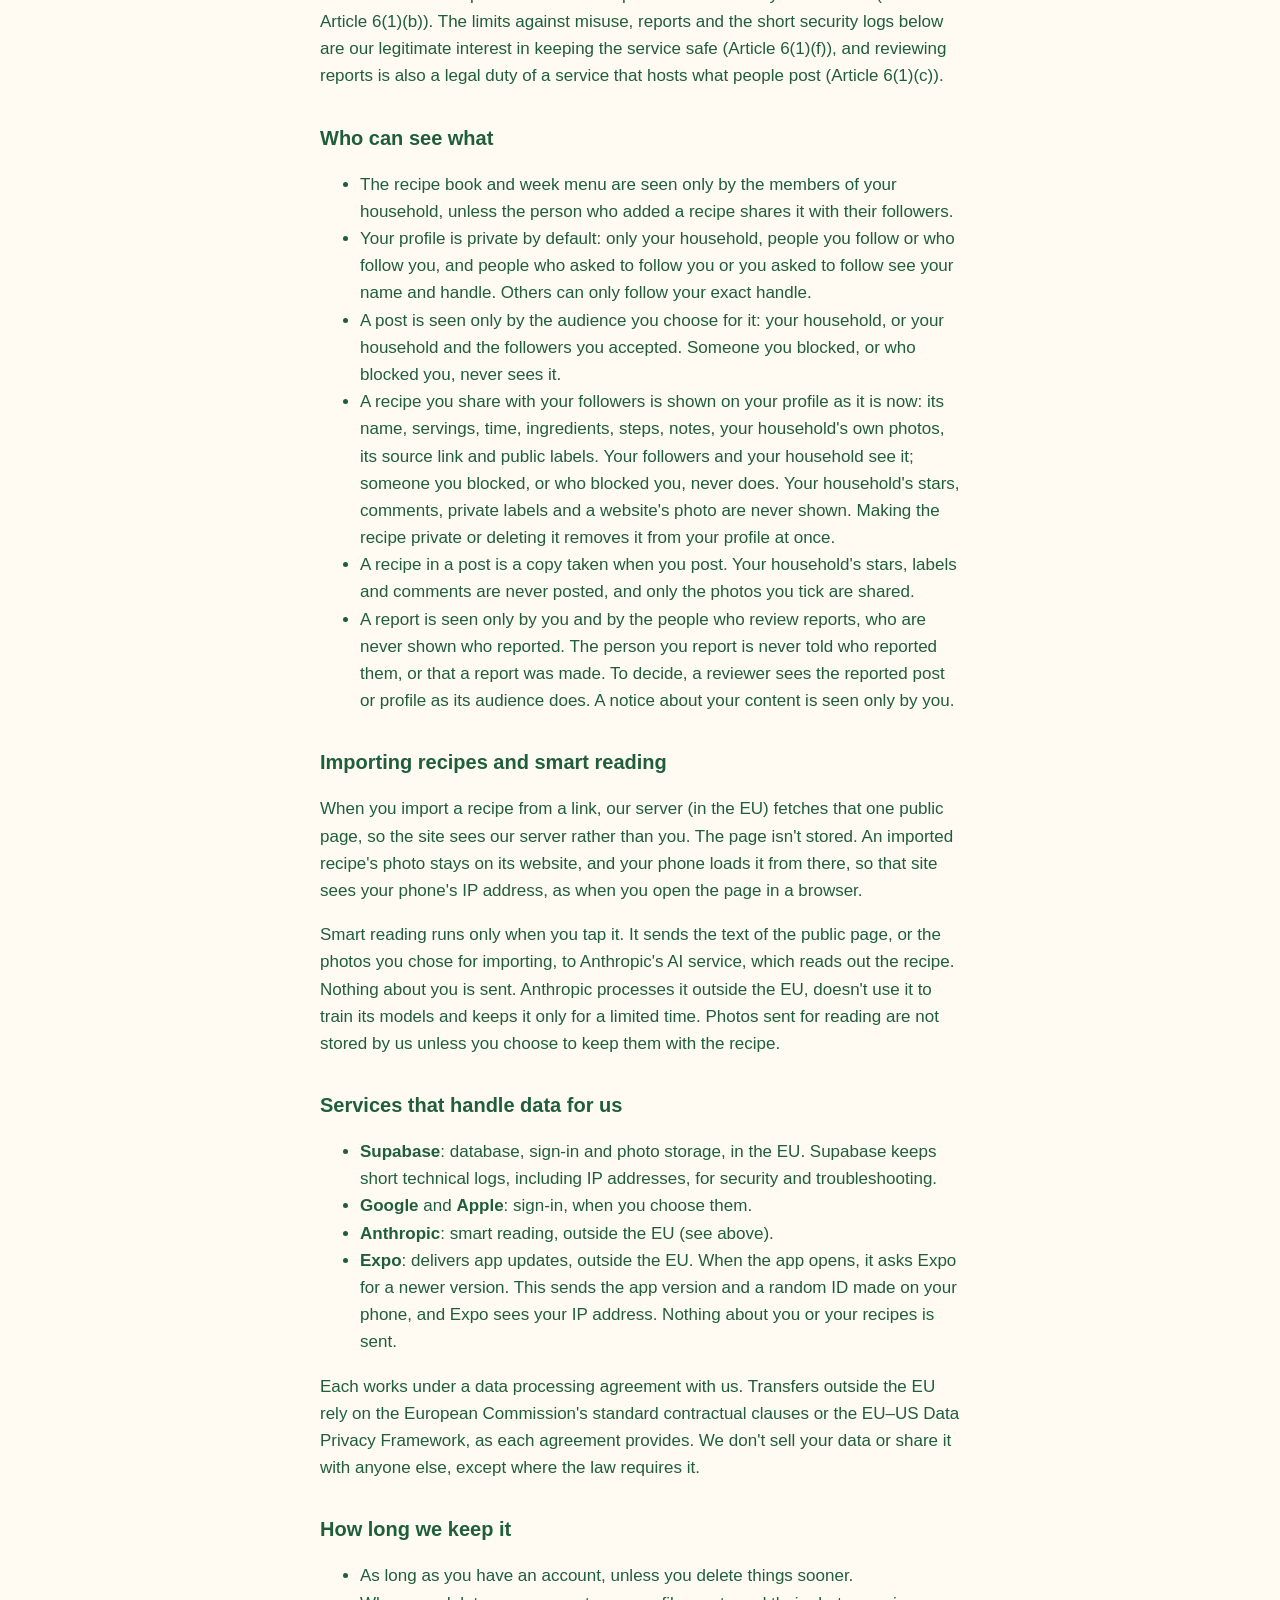
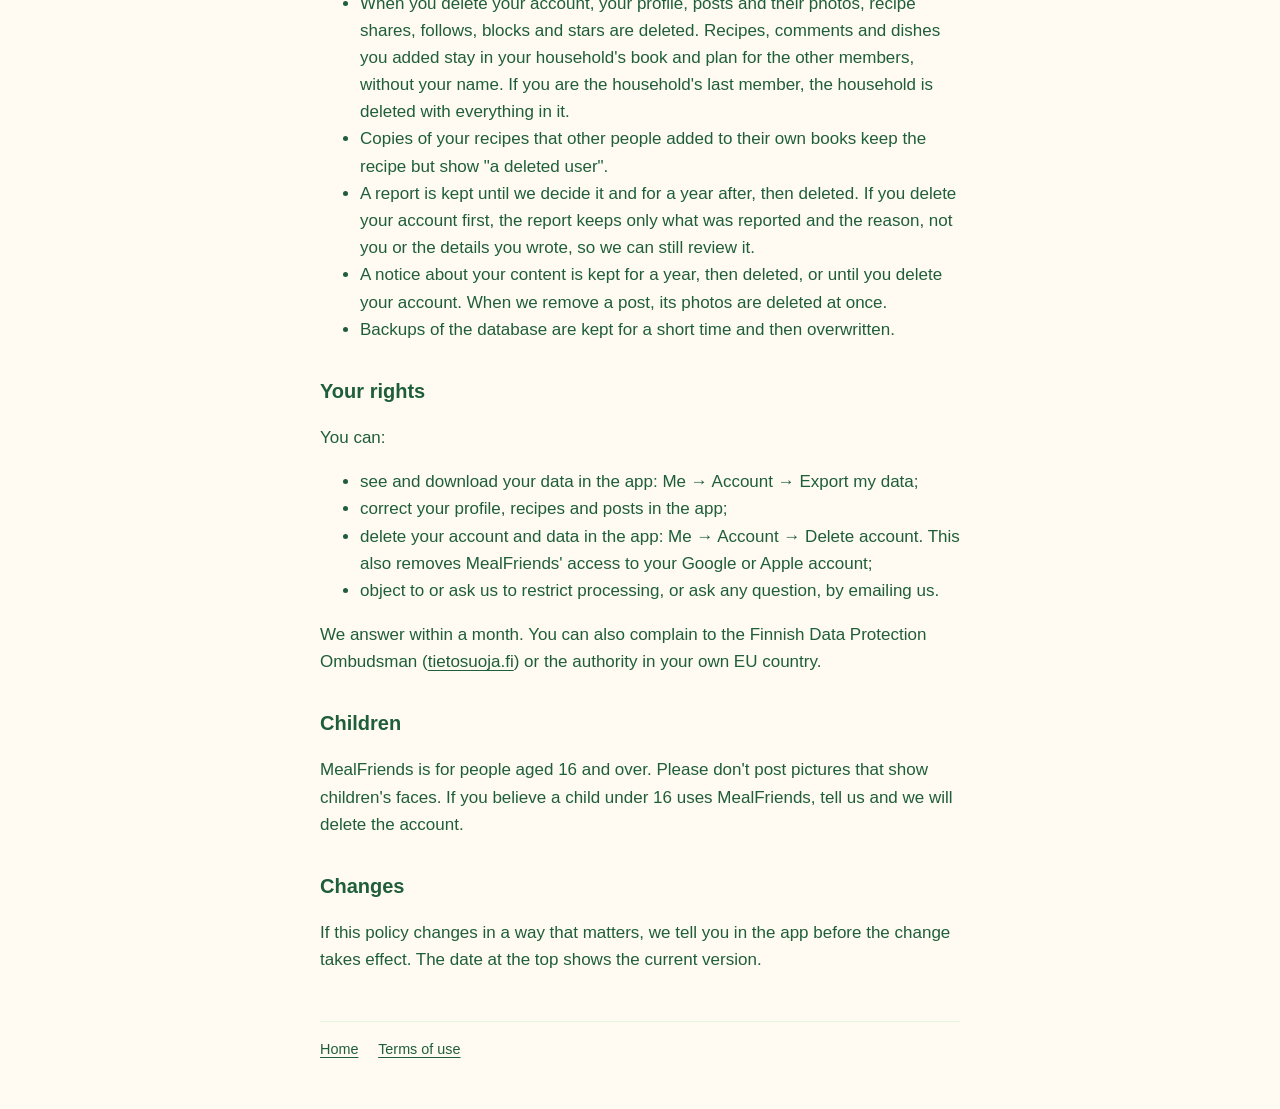
==== commit 35c0dbd6: "feat: describe moderation decisions and notices in the privacy policy Co-Authored-By: Claude Opus 5." ====
--- a/privacy.html
+++ b/privacy.html
@@ -15,7 +15,7 @@
       </header>
 
       <h1>Privacy policy</h1>
-      <p>Effective 22 November 2026.</p>
+      <p>Effective 23 November 2026.</p>
       <p>
         MealFriends is built to keep as little about you as possible. There is no advertising, no analytics and no
         tracking. Nothing you add leaves your household unless you choose to share it. This policy explains what we
@@ -79,8 +79,18 @@
               <td>Following friends and blocking. A person you block is never told.</td>
             </tr>
             <tr>
-              <td>Reports you make: what you reported, whose it is, the reason, any details you wrote, and the status</td>
+              <td>
+                Reports you make: what you reported, whose it is, the reason, any details you wrote, the status, and what
+                we decided and why
+              </td>
               <td>To review posts and profiles that may break the rules, and tell you what we decided.</td>
+            </tr>
+            <tr>
+              <td>
+                Notices about your own content: that we removed a post (named by its date) or reset your name and handle,
+                the rule it broke, our message to you, and whether you have seen the notice
+              </td>
+              <td>To tell you what we decided about your content and why, and how to ask us to look again.</td>
             </tr>
             <tr>
               <td>
@@ -128,8 +138,9 @@
           posted, and only the photos you tick are shared.
         </li>
         <li>
-          A report is seen only by you and by the people who review reports. The person you report is never told who
-          reported them, or that a report was made.
+          A report is seen only by you and by the people who review reports, who are never shown who reported. The
+          person you report is never told who reported them, or that a report was made. To decide, a reviewer sees the
+          reported post or profile as its audience does. A notice about your content is seen only by you.
         </li>
       </ul>
 
@@ -182,6 +193,10 @@
           A report is kept until we decide it and for a year after, then deleted. If you delete your account first, the
           report keeps only what was reported and the reason, not you or the details you wrote, so we can still review
           it.
+        </li>
+        <li>
+          A notice about your content is kept for a year, then deleted, or until you delete your account. When we remove
+          a post, its photos are deleted at once.
         </li>
         <li>Backups of the database are kept for a short time and then overwritten.</li>
       </ul>
